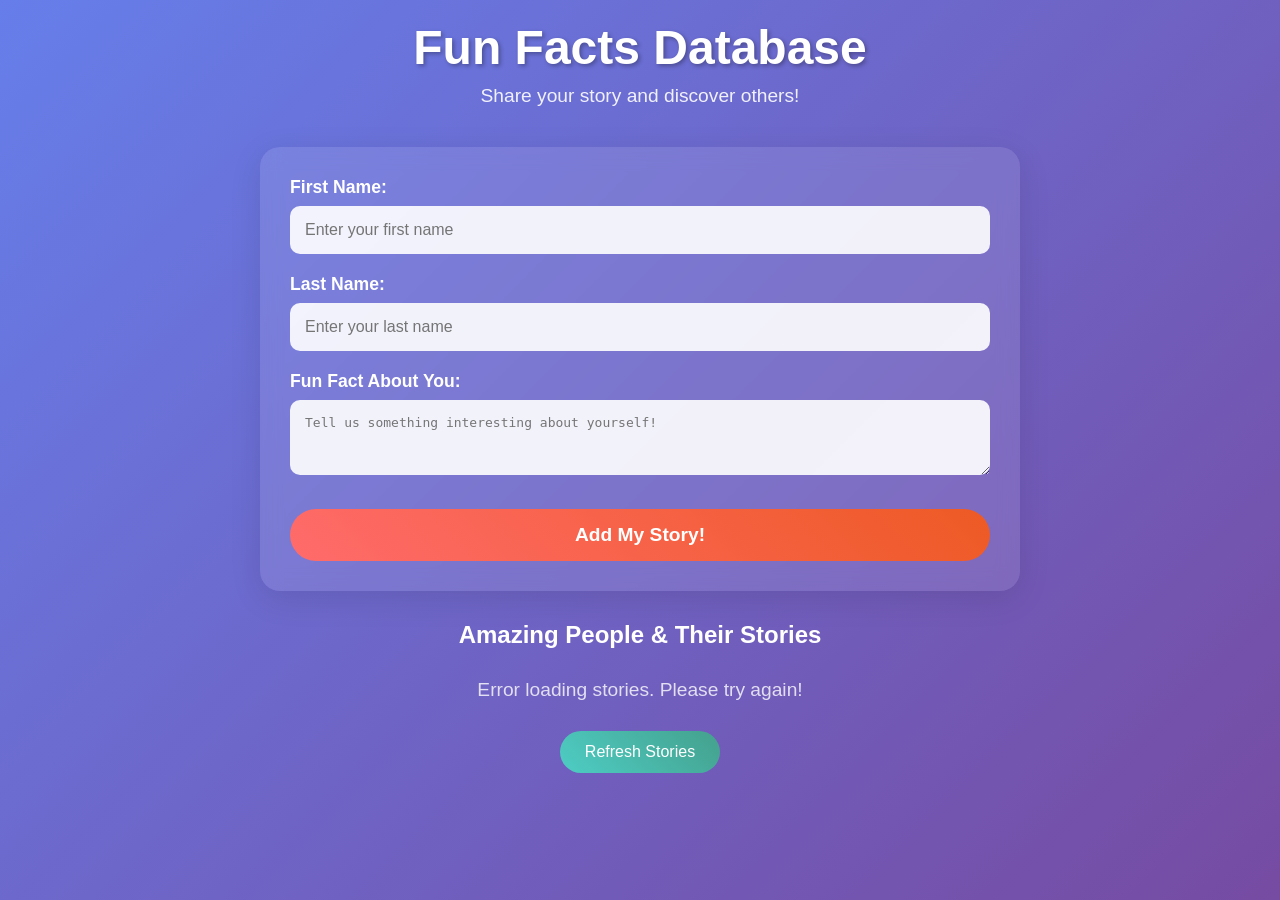
==== wwwroot/index.html @ 01668c56 "Inital commit" ====
<!DOCTYPE html>
<html>
<head>
    <title>Fun Facts Database</title>
    <meta name="viewport" content="width=device-width, initial-scale=1.0">
    <style>
        * { margin: 0; padding: 0; box-sizing: border-box; }
        
        body {
            font-family: 'Arial', sans-serif;
            background: linear-gradient(135deg, #667eea 0%, #764ba2 100%);
            min-height: 100vh;
            color: white;
        }
        
        .container {
            max-width: 800px;
            margin: 0 auto;
            padding: 20px;
        }
        
        .header {
            text-align: center;
            margin-bottom: 40px;
            animation: fadeInDown 1s ease-out;
        }
        
        .header h1 {
            font-size: 3em;
            margin-bottom: 10px;
            text-shadow: 2px 2px 4px rgba(0,0,0,0.3);
        }
        
        .header p {
            font-size: 1.2em;
            opacity: 0.9;
        }
        
        .form-card {
            background: rgba(255,255,255,0.1);
            backdrop-filter: blur(10px);
            border-radius: 20px;
            padding: 30px;
            margin-bottom: 30px;
            box-shadow: 0 8px 32px rgba(0,0,0,0.1);
            animation: fadeInUp 1s ease-out 0.3s both;
        }
        
        .form-group {
            margin-bottom: 20px;
        }
        
        label {
            display: block;
            margin-bottom: 8px;
            font-weight: bold;
            font-size: 1.1em;
        }
        
        input, textarea {
            width: 100%;
            padding: 15px;
            border: none;
            border-radius: 10px;
            font-size: 1em;
            background: rgba(255,255,255,0.9);
            color: #333;
            transition: all 0.3s ease;
        }
        
        input:focus, textarea:focus {
            outline: none;
            transform: scale(1.02);
            box-shadow: 0 0 20px rgba(255,255,255,0.3);
        }
        
        .submit-btn {
            background: linear-gradient(45deg, #ff6b6b, #ee5a24);
            color: white;
            padding: 15px 30px;
            border: none;
            border-radius: 50px;
            font-size: 1.2em;
            font-weight: bold;
            cursor: pointer;
            transition: all 0.3s ease;
            width: 100%;
            margin-top: 10px;
        }
        
        .submit-btn:hover {
            transform: translateY(-2px);
            box-shadow: 0 10px 25px rgba(0,0,0,0.2);
        }
        
        .people-section {
            animation: fadeInUp 1s ease-out 0.6s both;
        }
        
        .people-header {
            text-align: center;
            margin-bottom: 30px;
        }
        
        .people-grid {
            display: grid;
            grid-template-columns: repeat(auto-fit, minmax(300px, 1fr));
            gap: 20px;
            margin-bottom: 30px;
        }
        
        .person-card {
            background: rgba(255,255,255,0.1);
            backdrop-filter: blur(10px);
            border-radius: 15px;
            padding: 25px;
            transition: all 0.3s ease;
            cursor: pointer;
            position: relative;
            overflow: hidden;
        }
        
        .person-card:hover {
            transform: translateY(-5px) scale(1.02);
            box-shadow: 0 15px 35px rgba(0,0,0,0.2);
        }
        
        .person-card::before {
            content: '';
            position: absolute;
            top: 0;
            left: -100%;
            width: 100%;
            height: 100%;
            background: linear-gradient(90deg, transparent, rgba(255,255,255,0.1), transparent);
            transition: left 0.5s;
        }
        
        .person-card:hover::before {
            left: 100%;
        }
        
        .person-name {
            font-size: 1.5em;
            font-weight: bold;
            margin-bottom: 10px;
            color: #fff;
        }
        
        .person-fact {
            font-size: 1.1em;
            line-height: 1.4;
            margin-bottom: 15px;
            opacity: 0.9;
        }
        
        .person-date {
            font-size: 0.9em;
            opacity: 0.7;
            text-align: right;
        }
        
        .refresh-btn {
            background: linear-gradient(45deg, #4ecdc4, #44a08d);
            color: white;
            padding: 12px 25px;
            border: none;
            border-radius: 25px;
            font-size: 1em;
            cursor: pointer;
            transition: all 0.3s ease;
            display: block;
            margin: 0 auto;
        }
        
        .refresh-btn:hover {
            transform: scale(1.05);
        }
        
        .loading {
            text-align: center;
            font-size: 1.2em;
            opacity: 0.8;
        }
        
        .success-message {
            background: rgba(46, 204, 113, 0.2);
            border: 2px solid #2ecc71;
            color: #2ecc71;
            padding: 15px;
            border-radius: 10px;
            margin: 20px 0;
            text-align: center;
            font-weight: bold;
            animation: slideIn 0.5s ease-out;
        }
        
        @keyframes fadeInDown {
            from { opacity: 0; transform: translateY(-30px); }
            to { opacity: 1; transform: translateY(0); }
        }
        
        @keyframes fadeInUp {
            from { opacity: 0; transform: translateY(30px); }
            to { opacity: 1; transform: translateY(0); }
        }
        
        @keyframes slideIn {
            from { opacity: 0; transform: scale(0.8); }
            to { opacity: 1; transform: scale(1); }
        }
        
        @media (max-width: 768px) {
            .header h1 { font-size: 2em; }
            .container { padding: 15px; }
            .form-card { padding: 20px; }
        }
    </style>
</head>
<body>
    <div class="container">
        <div class="header">
            <h1>Fun Facts Database</h1>
            <p>Share your story and discover others!</p>
        </div>
        
        <div class="form-card">
            <form id="personForm">
                <div class="form-group">
                    <label for="firstName">First Name:</label>
                    <input type="text" id="firstName" placeholder="Enter your first name" required>
                </div>
                
                <div class="form-group">
                    <label for="lastName">Last Name:</label>
                    <input type="text" id="lastName" placeholder="Enter your last name" required>
                </div>
                
                <div class="form-group">
                    <label for="funFact">Fun Fact About You:</label>
                    <textarea id="funFact" rows="3" placeholder="Tell us something interesting about yourself!" required></textarea>
                </div>
                
                <button type="submit" class="submit-btn">Add My Story!</button>
            </form>
            <div id="successMessage"></div>
        </div>
        
        <div class="people-section">
            <div class="people-header">
                <h2>Amazing People & Their Stories</h2>
            </div>
            <div id="peopleGrid" class="people-grid"></div>
            <button onclick="loadPeople()" class="refresh-btn">Refresh Stories</button>
        </div>
    </div>

    <script>
        document.getElementById('personForm').addEventListener('submit', async (e) => {
            e.preventDefault();
            
            const submitBtn = e.target.querySelector('.submit-btn');
            const originalText = submitBtn.textContent;
            submitBtn.textContent = 'Adding Your Story...';
            submitBtn.disabled = true;
            
            const person = {
                firstName: document.getElementById('firstName').value,
                lastName: document.getElementById('lastName').value,
                funFact: document.getElementById('funFact').value
            };
            
            try {
                const response = await fetch('/api/items', {
                    method: 'POST',
                    headers: { 'Content-Type': 'application/json' },
                    body: JSON.stringify(person)
                });
                
                if (response.ok) {
                    showSuccessMessage('Your story has been added successfully!');
                    document.getElementById('personForm').reset();
                    setTimeout(() => loadPeople(), 1000);
                } else {
                    showSuccessMessage('Oops! Something went wrong. Please try again.');
                }
            } catch (error) {
                showSuccessMessage('Error: ' + error.message);
            } finally {
                submitBtn.textContent = originalText;
                submitBtn.disabled = false;
            }
        });
        
        function showSuccessMessage(message) {
            const messageDiv = document.getElementById('successMessage');
            messageDiv.innerHTML = `<div class="success-message">${message}</div>`;
            setTimeout(() => {
                messageDiv.innerHTML = '';
            }, 4000);
        }
        
        async function loadPeople() {
            const gridDiv = document.getElementById('peopleGrid');
            gridDiv.innerHTML = '<div class="loading">Loading amazing stories...</div>';
            
            try {
                const response = await fetch('/api/items');
                const people = await response.json();
                
                if (people.length === 0) {
                    gridDiv.innerHTML = '<div class="loading">Be the first to share your story!</div>';
                    return;
                }
                
                gridDiv.innerHTML = people.map((person, index) => {
                    return `
                        <div class="person-card" style="animation-delay: ${index * 0.1}s">
                            <div class="person-name">${person.firstName} ${person.lastName}</div>
                            <div class="person-fact">${person.funFact}</div>
                            <div class="person-date">${new Date(person.createdAt).toLocaleDateString('en-US', {
                                year: 'numeric',
                                month: 'long',
                                day: 'numeric',
                                hour: '2-digit',
                                minute: '2-digit'
                            })}</div>
                        </div>
                    `;
                }).join('');
            } catch (error) {
                gridDiv.innerHTML = '<div class="loading">Error loading stories. Please try again!</div>';
            }
        }
        
        // Load people when page loads
        loadPeople();
        
        // Add some interactive effects
        document.addEventListener('mousemove', (e) => {
            const cards = document.querySelectorAll('.person-card');
            cards.forEach(card => {
                const rect = card.getBoundingClientRect();
                const x = e.clientX - rect.left;
                const y = e.clientY - rect.top;
                
                if (x >= 0 && x <= rect.width && y >= 0 && y <= rect.height) {
                    const centerX = rect.width / 2;
                    const centerY = rect.height / 2;
                    const rotateX = (y - centerY) / 10;
                    const rotateY = (centerX - x) / 10;
                    
                    card.style.transform = `perspective(1000px) rotateX(${rotateX}deg) rotateY(${rotateY}deg) translateY(-5px)`;
                } else {
                    card.style.transform = '';
                }
            });
        });
    </script>
</body>
</html>
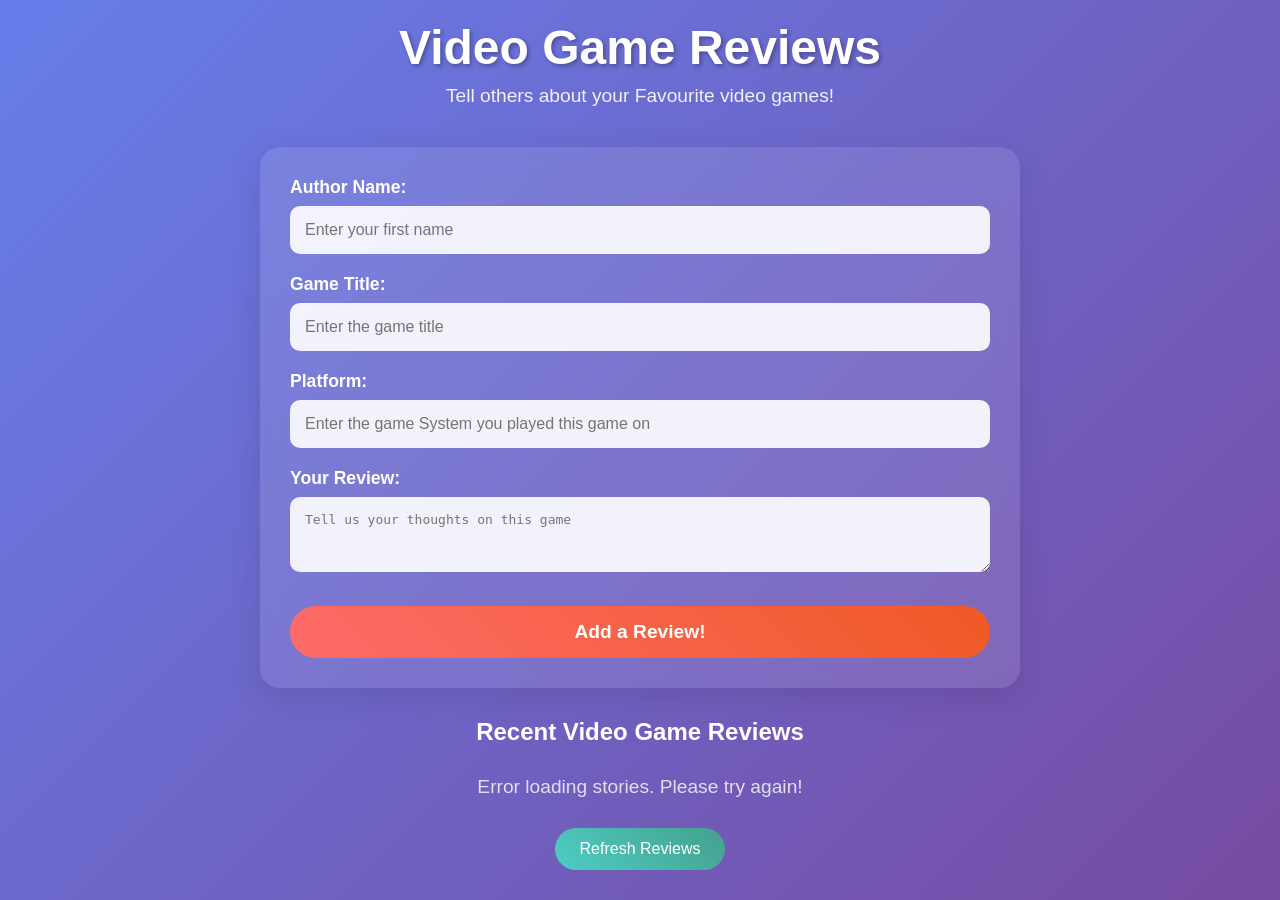
==== commit 5da85b5b: "added platform but need to update in dynamo" ====
--- a/wwwroot/index.html
+++ b/wwwroot/index.html
@@ -143,8 +143,14 @@
         .person-name {
             font-size: 1.5em;
             font-weight: bold;
+            margin-bottom: 5px;
+            color: #fff;
+        }
+        
+        .person-author {
+            font-size: 0.9em;
+            opacity: 0.8;
             margin-bottom: 10px;
-            color: #fff;
         }
         
         .person-fact {
@@ -220,38 +226,43 @@
 <body>
     <div class="container">
         <div class="header">
-            <h1>Fun Facts Database</h1>
-            <p>Share your story and discover others!</p>
+            <h1>Video Game Reviews</h1>
+            <p>Tell others about your Favourite video games!</p>
         </div>
         
         <div class="form-card">
             <form id="personForm">
                 <div class="form-group">
-                    <label for="firstName">First Name:</label>
+                    <label for="firstName">Author Name:</label>
                     <input type="text" id="firstName" placeholder="Enter your first name" required>
                 </div>
                 
                 <div class="form-group">
-                    <label for="lastName">Last Name:</label>
-                    <input type="text" id="lastName" placeholder="Enter your last name" required>
+                    <label for="lastName">Game Title:</label>
+                    <input type="text" id="gametitle" placeholder="Enter the game title" required>
                 </div>
-                
+
                 <div class="form-group">
-                    <label for="funFact">Fun Fact About You:</label>
-                    <textarea id="funFact" rows="3" placeholder="Tell us something interesting about yourself!" required></textarea>
+                    <label for="platform">Platform:</label>
+                    <input type="text" id="platform" placeholder="Enter the game System you played this game on" required>
                 </div>
                 
-                <button type="submit" class="submit-btn">Add My Story!</button>
+                <div class="form-group">
+                    <label for="funFact">Your Review:</label>
+                    <textarea id="funFact" rows="3" placeholder="Tell us your thoughts on this game" required></textarea>
+                </div>
+                
+                <button type="submit" class="submit-btn">Add a Review!</button>
             </form>
             <div id="successMessage"></div>
         </div>
         
         <div class="people-section">
             <div class="people-header">
-                <h2>Amazing People & Their Stories</h2>
+                <h2>Recent Video Game Reviews</h2>
             </div>
             <div id="peopleGrid" class="people-grid"></div>
-            <button onclick="loadPeople()" class="refresh-btn">Refresh Stories</button>
+            <button onclick="loadPeople()" class="refresh-btn">Refresh Reviews</button>
         </div>
     </div>
 
@@ -265,10 +276,18 @@
             submitBtn.disabled = true;
             
             const person = {
+                reviewerName: document.getElementById('firstName').value,
+                gameTitle: document.getElementById('gametitle').value,
+                reviewText: document.getElementById('funFact').value,
+                platform: document.getElementById('platform').value,    
+                // Also send old field names for backward compatibility with Lambda
                 firstName: document.getElementById('firstName').value,
-                lastName: document.getElementById('lastName').value,
-                funFact: document.getElementById('funFact').value
+                lastName: document.getElementById('gametitle').value,
+                funFact: document.getElementById('funFact').value,
+                platform: document.getElementById('platform').value
             };
+            
+            console.log('Submitting:', person);
             
             try {
                 const response = await fetch('/api/items', {
@@ -278,13 +297,18 @@
                 });
                 
                 if (response.ok) {
-                    showSuccessMessage('Your story has been added successfully!');
+                    const result = await response.json();
+                    console.log('Response:', result);
+                    showSuccessMessage('Your review has been added successfully!');
                     document.getElementById('personForm').reset();
                     setTimeout(() => loadPeople(), 1000);
                 } else {
+                    const errorText = await response.text();
+                    console.error('Error response:', errorText);
                     showSuccessMessage('Oops! Something went wrong. Please try again.');
                 }
             } catch (error) {
+                console.error('Submit error:', error);
                 showSuccessMessage('Error: ' + error.message);
             } finally {
                 submitBtn.textContent = originalText;
@@ -302,22 +326,24 @@
         
         async function loadPeople() {
             const gridDiv = document.getElementById('peopleGrid');
-            gridDiv.innerHTML = '<div class="loading">Loading amazing stories...</div>';
+            gridDiv.innerHTML = '<div class="loading">Loading reviews...</div>';
             
             try {
                 const response = await fetch('/api/items');
                 const people = await response.json();
                 
                 if (people.length === 0) {
-                    gridDiv.innerHTML = '<div class="loading">Be the first to share your story!</div>';
+                    gridDiv.innerHTML = '<div class="loading">Be the first to share a review!</div>';
                     return;
                 }
                 
                 gridDiv.innerHTML = people.map((person, index) => {
                     return `
                         <div class="person-card" style="animation-delay: ${index * 0.1}s">
-                            <div class="person-name">${person.firstName} ${person.lastName}</div>
-                            <div class="person-fact">${person.funFact}</div>
+                            <div class="person-name">${person.gameTitle || person.lastName || 'Unknown Game'}</div>
+                            <div class="person-author">by ${person.reviewerName || person.firstName || 'Anonymous'}</div>
+                            <div class="person-platform">${person.platform || 'No platform specified'}</div>
+                            <div class="person-fact">${person.reviewText || person.funFact || 'No review text'}</div>
                             <div class="person-date">${new Date(person.createdAt).toLocaleDateString('en-US', {
                                 year: 'numeric',
                                 month: 'long',
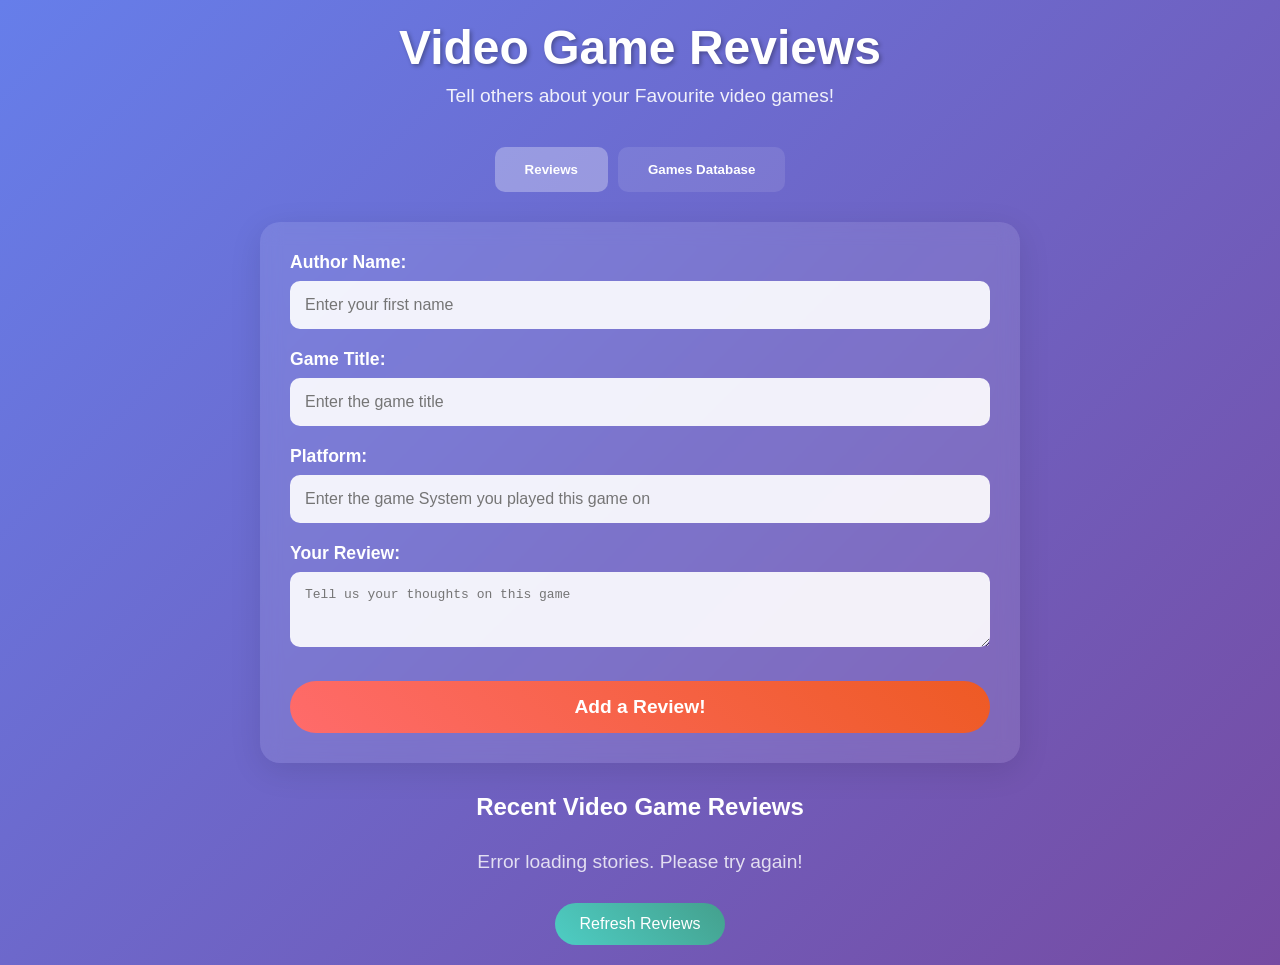
==== commit 26b1ff41: "added second table with video games in it and api working - Karl + Ethan" ====
--- a/wwwroot/index.html
+++ b/wwwroot/index.html
@@ -230,6 +230,14 @@
             <p>Tell others about your Favourite video games!</p>
         </div>
         
+        <!-- Navigation Tabs -->
+        <div style="display: flex; gap: 10px; justify-content: center; margin-bottom: 30px;">
+            <button onclick="showSection('reviews')" id="reviewsTab" class="tab-btn active" style="background: rgba(255,255,255,0.3); padding: 15px 30px; border: none; border-radius: 10px; color: white; font-weight: bold; cursor: pointer;">Reviews</button>
+            <button onclick="showSection('games')" id="gamesTab" class="tab-btn" style="background: rgba(255,255,255,0.1); padding: 15px 30px; border: none; border-radius: 10px; color: white; font-weight: bold; cursor: pointer;">Games Database</button>
+        </div>
+        
+        <!-- Reviews Section -->
+        <div id="reviewsSection">
         <div class="form-card">
             <form id="personForm">
                 <div class="form-group">
@@ -264,9 +272,133 @@
             <div id="peopleGrid" class="people-grid"></div>
             <button onclick="loadPeople()" class="refresh-btn">Refresh Reviews</button>
         </div>
+        </div>
+        
+        <!-- Games Section -->
+        <div id="gamesSection" style="display: none;">
+        <div class="form-card">
+            <h2 style="margin-bottom: 20px;">Add New Game</h2>
+            <form id="gameForm">
+                <div class="form-group">
+                    <label for="gameTitle">Game Title:</label>
+                    <input type="text" id="gameTitle" placeholder="Enter game title" required>
+                </div>
+                <div class="form-group">
+                    <label for="genre">Genre:</label>
+                    <input type="text" id="genre" placeholder="e.g., Action, RPG, Puzzle" required>
+                </div>
+                <div class="form-group">
+                    <label for="developer">Developer:</label>
+                    <input type="text" id="developer" placeholder="Game developer" required>
+                </div>
+                <div class="form-group">
+                    <label for="gamePlatform">Platform:</label>
+                    <input type="text" id="gamePlatform" placeholder="e.g., PS5, Xbox, PC" required>
+                </div>
+                <div class="form-group">
+                    <label for="releaseYear">Release Year:</label>
+                    <input type="text" id="releaseYear" placeholder="2024" required>
+                </div>
+                <button type="submit" class="submit-btn">Add Game</button>
+            </form>
+            <div id="gameSuccessMessage"></div>
+        </div>
+        
+        <div class="people-section">
+            <div class="people-header">
+                <h2>Games Database</h2>
+            </div>
+            <div id="gamesGrid" class="people-grid"></div>
+            <button onclick="loadGames()" class="refresh-btn">Refresh Games</button>
+        </div>
+        </div>
     </div>
 
     <script>
+        function showSection(section) {
+            if (section === 'reviews') {
+                document.getElementById('reviewsSection').style.display = 'block';
+                document.getElementById('gamesSection').style.display = 'none';
+                document.getElementById('reviewsTab').style.background = 'rgba(255,255,255,0.3)';
+                document.getElementById('gamesTab').style.background = 'rgba(255,255,255,0.1)';
+                loadPeople();
+            } else {
+                document.getElementById('reviewsSection').style.display = 'none';
+                document.getElementById('gamesSection').style.display = 'block';
+                document.getElementById('reviewsTab').style.background = 'rgba(255,255,255,0.1)';
+                document.getElementById('gamesTab').style.background = 'rgba(255,255,255,0.3)';
+                loadGames();
+            }
+        }
+        
+        document.getElementById('gameForm').addEventListener('submit', async (e) => {
+            e.preventDefault();
+            
+            const submitBtn = e.target.querySelector('.submit-btn');
+            submitBtn.textContent = 'Adding Game...';
+            submitBtn.disabled = true;
+            
+            const game = {
+                title: document.getElementById('gameTitle').value,
+                genre: document.getElementById('genre').value,
+                developer: document.getElementById('developer').value,
+                platform: document.getElementById('gamePlatform').value,
+                releaseYear: document.getElementById('releaseYear').value
+            };
+            
+            try {
+                const response = await fetch('/api/games', {
+                    method: 'POST',
+                    headers: { 'Content-Type': 'application/json' },
+                    body: JSON.stringify(game)
+                });
+                
+                if (response.ok) {
+                    showGameSuccessMessage('Game added successfully!');
+                    document.getElementById('gameForm').reset();
+                    setTimeout(() => loadGames(), 1000);
+                } else {
+                    showGameSuccessMessage('Error adding game. Please try again.');
+                }
+            } catch (error) {
+                showGameSuccessMessage('Error: ' + error.message);
+            } finally {
+                submitBtn.textContent = 'Add Game';
+                submitBtn.disabled = false;
+            }
+        });
+        
+        function showGameSuccessMessage(message) {
+            const messageDiv = document.getElementById('gameSuccessMessage');
+            messageDiv.innerHTML = `<div class="success-message">${message}</div>`;
+            setTimeout(() => messageDiv.innerHTML = '', 4000);
+        }
+        
+        async function loadGames() {
+            const gridDiv = document.getElementById('gamesGrid');
+            gridDiv.innerHTML = '<div class="loading">Loading games...</div>';
+            
+            try {
+                const response = await fetch('/api/games');
+                const games = await response.json();
+                
+                if (games.length === 0) {
+                    gridDiv.innerHTML = '<div class="loading">No games yet. Add the first one!</div>';
+                    return;
+                }
+                
+                gridDiv.innerHTML = games.map((game, index) => `
+                    <div class="person-card" style="animation-delay: ${index * 0.1}s">
+                        <div class="person-name">${game.title}</div>
+                        <div class="person-author">Genre: ${game.genre}</div>
+                        <div class="person-fact">Developer: ${game.developer}<br>Platform: ${game.platform}<br>Released: ${game.releaseYear}</div>
+                        <div class="person-date">${new Date(game.createdAt).toLocaleDateString()}</div>
+                    </div>
+                `).join('');
+            } catch (error) {
+                gridDiv.innerHTML = '<div class="loading">Error loading games. Please try again!</div>';
+            }
+        }
         document.getElementById('personForm').addEventListener('submit', async (e) => {
             e.preventDefault();
             
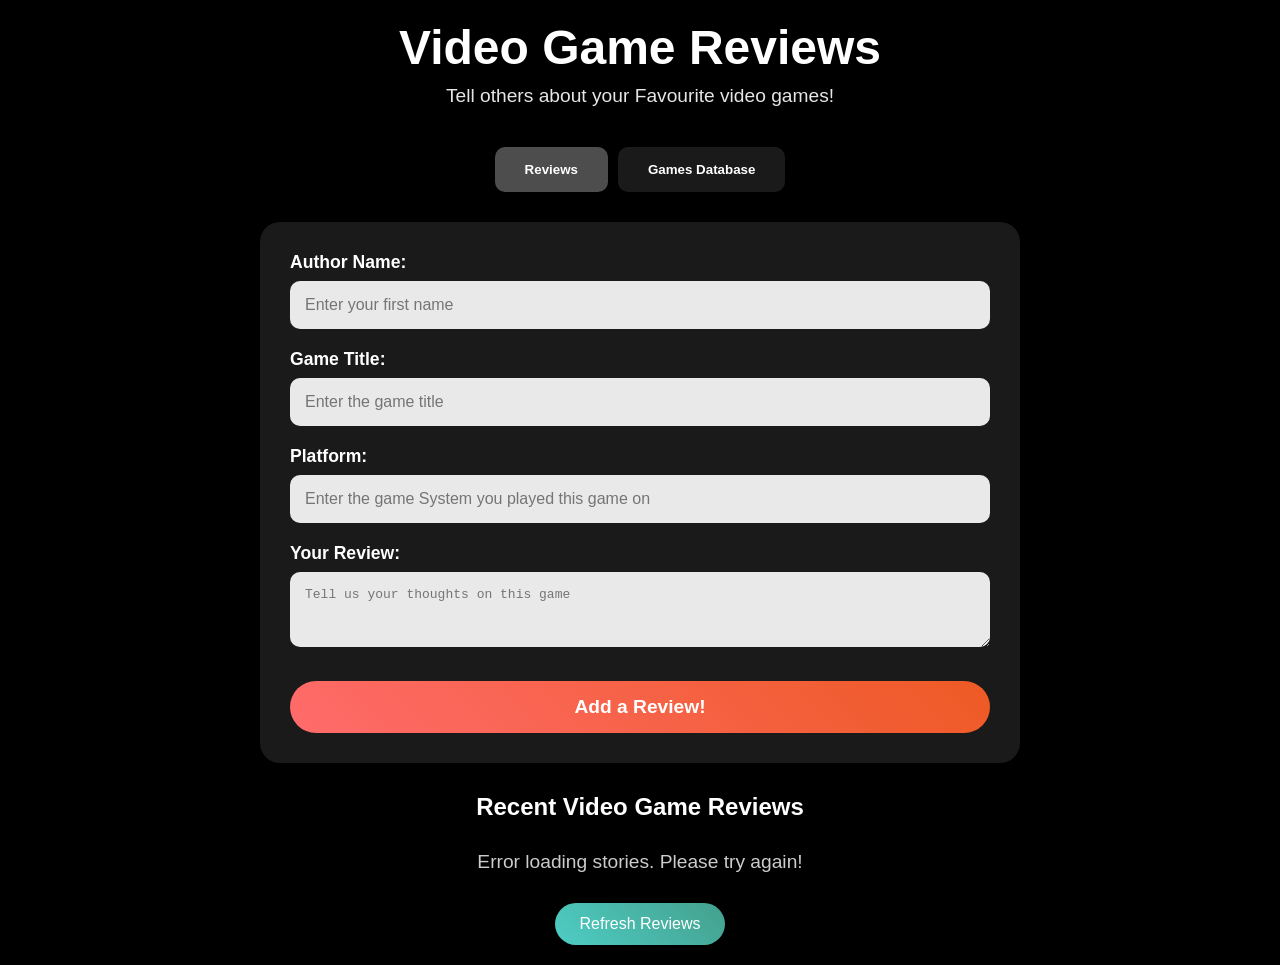
==== commit 474e1c7f: "changed colur pallete" ====
--- a/wwwroot/index.html
+++ b/wwwroot/index.html
@@ -8,7 +8,7 @@
         
         body {
             font-family: 'Arial', sans-serif;
-            background: linear-gradient(135deg, #667eea 0%, #764ba2 100%);
+            background: #000000;
             min-height: 100vh;
             color: white;
         }
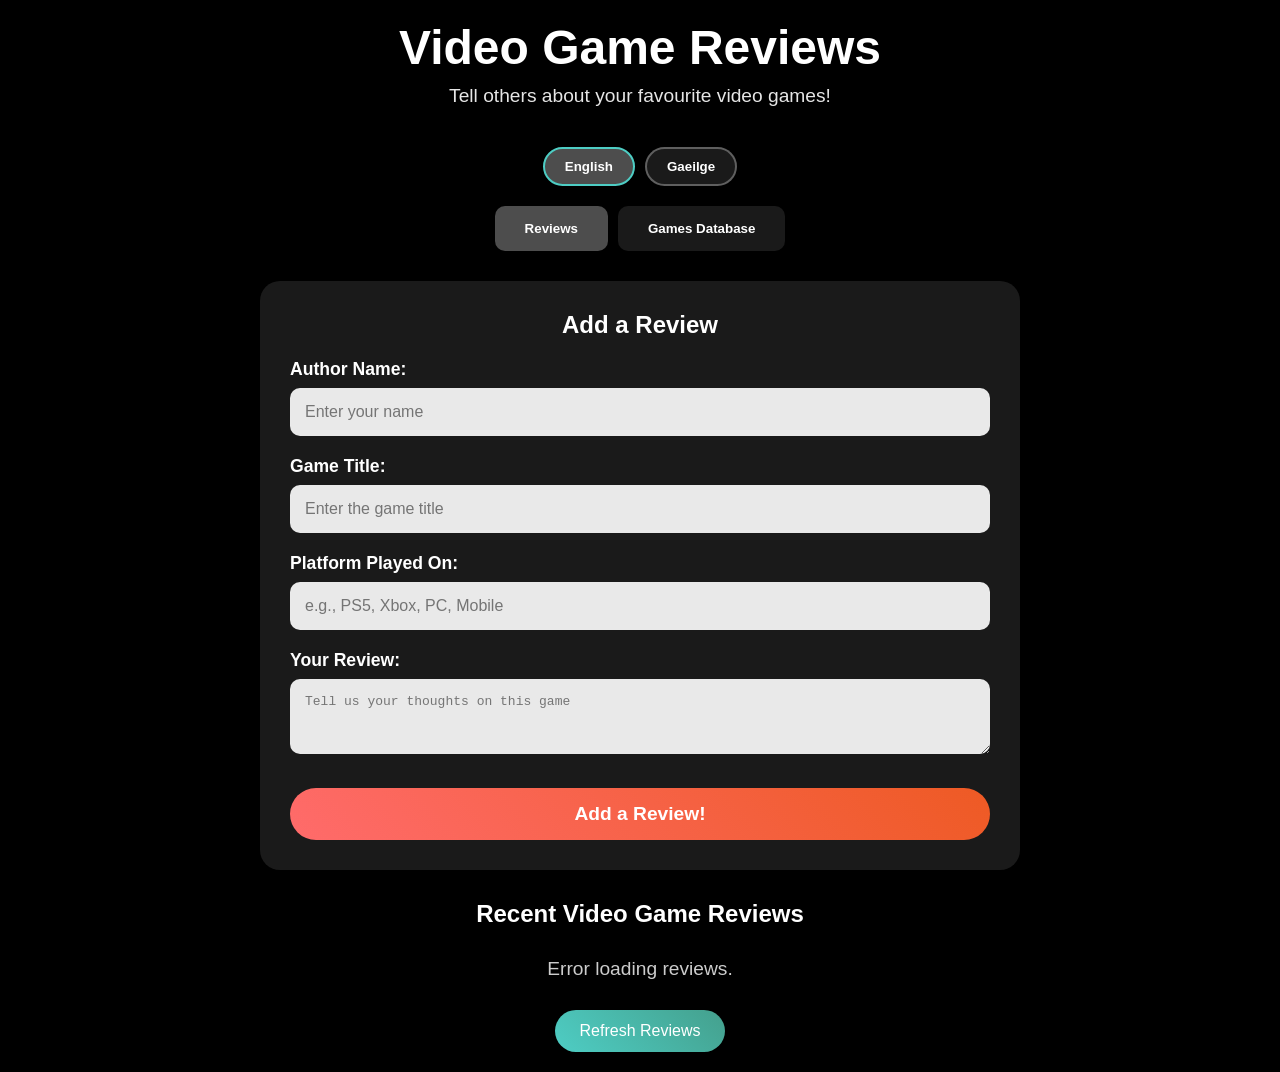
==== commit 45f2a246: "language added to web app" ====
--- a/wwwroot/index.html
+++ b/wwwroot/index.html
@@ -34,6 +34,33 @@
         .header p {
             font-size: 1.2em;
             opacity: 0.9;
+        }
+        
+        .lang-toggle {
+            display: flex;
+            justify-content: center;
+            gap: 10px;
+            margin-bottom: 20px;
+        }
+        
+        .lang-btn {
+            padding: 10px 20px;
+            border: 2px solid rgba(255,255,255,0.3);
+            border-radius: 25px;
+            background: rgba(255,255,255,0.1);
+            color: white;
+            font-weight: bold;
+            cursor: pointer;
+            transition: all 0.3s ease;
+        }
+        
+        .lang-btn.active {
+            background: rgba(255,255,255,0.3);
+            border-color: #4ecdc4;
+        }
+        
+        .lang-btn:hover {
+            transform: translateY(-2px);
         }
         
         .form-card {
@@ -226,8 +253,14 @@
 <body>
     <div class="container">
         <div class="header">
-            <h1>Video Game Reviews</h1>
-            <p>Tell others about your Favourite video games!</p>
+            <h1 id="pageTitle">Video Game Reviews</h1>
+            <p id="pageSubtitle">Tell others about your favourite video games!</p>
+        </div>
+        
+        <!-- Language Toggle -->
+        <div class="lang-toggle">
+            <button onclick="setLang('en')" id="langEn" class="lang-btn active">English</button>
+            <button onclick="setLang('ga')" id="langGa" class="lang-btn">Gaeilge</button>
         </div>
         
         <!-- Navigation Tabs -->
@@ -239,82 +272,202 @@
         <!-- Reviews Section -->
         <div id="reviewsSection">
         <div class="form-card">
+            <h2 id="addReviewHeading" style="margin-bottom: 20px; text-align: center;">Add a Review</h2>
             <form id="personForm">
                 <div class="form-group">
-                    <label for="firstName">Author Name:</label>
-                    <input type="text" id="firstName" placeholder="Enter your first name" required>
-                </div>
-                
-                <div class="form-group">
-                    <label for="lastName">Game Title:</label>
+                    <label id="labelAuthor" for="firstName">Author Name:</label>
+                    <input type="text" id="firstName" placeholder="Enter your name" required>
+                </div>
+                
+                <div class="form-group">
+                    <label id="labelGameTitle" for="gametitle">Game Title:</label>
                     <input type="text" id="gametitle" placeholder="Enter the game title" required>
                 </div>
 
                 <div class="form-group">
-                    <label for="platform">Platform:</label>
-                    <input type="text" id="platform" placeholder="Enter the game System you played this game on" required>
-                </div>
-                
-                <div class="form-group">
-                    <label for="funFact">Your Review:</label>
+                    <label id="labelPlatformPlayed" for="platform">Platform Played On:</label>
+                    <input type="text" id="platform" placeholder="e.g., PS5, Xbox, PC, Mobile" required>
+                </div>
+                
+                <div class="form-group">
+                    <label id="labelYourReview" for="funFact">Your Review:</label>
                     <textarea id="funFact" rows="3" placeholder="Tell us your thoughts on this game" required></textarea>
                 </div>
                 
-                <button type="submit" class="submit-btn">Add a Review!</button>
+                <button type="submit" class="submit-btn" id="addReviewBtn">Add a Review!</button>
             </form>
             <div id="successMessage"></div>
         </div>
         
         <div class="people-section">
             <div class="people-header">
-                <h2>Recent Video Game Reviews</h2>
+                <h2 id="recentReviewsHeading">Recent Video Game Reviews</h2>
             </div>
             <div id="peopleGrid" class="people-grid"></div>
-            <button onclick="loadPeople()" class="refresh-btn">Refresh Reviews</button>
+            <button onclick="loadPeople()" class="refresh-btn" id="refreshReviewsBtn">Refresh Reviews</button>
         </div>
         </div>
         
         <!-- Games Section -->
         <div id="gamesSection" style="display: none;">
         <div class="form-card">
-            <h2 style="margin-bottom: 20px;">Add New Game</h2>
+            <h2 id="addGameHeading" style="margin-bottom: 20px;">Add New Game</h2>
             <form id="gameForm">
                 <div class="form-group">
-                    <label for="gameTitle">Game Title:</label>
+                    <label id="labelGameTitleGame" for="gameTitle">Game Title:</label>
                     <input type="text" id="gameTitle" placeholder="Enter game title" required>
                 </div>
                 <div class="form-group">
-                    <label for="genre">Genre:</label>
+                    <label id="labelGenre" for="genre">Genre:</label>
                     <input type="text" id="genre" placeholder="e.g., Action, RPG, Puzzle" required>
                 </div>
                 <div class="form-group">
-                    <label for="developer">Developer:</label>
+                    <label id="labelDeveloper" for="developer">Developer:</label>
                     <input type="text" id="developer" placeholder="Game developer" required>
                 </div>
                 <div class="form-group">
-                    <label for="gamePlatform">Platform:</label>
+                    <label id="labelPlatform" for="gamePlatform">Platform:</label>
                     <input type="text" id="gamePlatform" placeholder="e.g., PS5, Xbox, PC" required>
                 </div>
                 <div class="form-group">
-                    <label for="releaseYear">Release Year:</label>
+                    <label id="labelReleaseYear" for="releaseYear">Release Year:</label>
                     <input type="text" id="releaseYear" placeholder="2024" required>
                 </div>
-                <button type="submit" class="submit-btn">Add Game</button>
+                <button type="submit" class="submit-btn" id="addGameBtn">Add Game</button>
             </form>
             <div id="gameSuccessMessage"></div>
         </div>
         
         <div class="people-section">
             <div class="people-header">
-                <h2>Games Database</h2>
+                <h2 id="gamesDatabaseHeading">Games Database</h2>
             </div>
             <div id="gamesGrid" class="people-grid"></div>
-            <button onclick="loadGames()" class="refresh-btn">Refresh Games</button>
+            <button onclick="loadGames()" class="refresh-btn" id="refreshGamesBtn">Refresh Games</button>
         </div>
         </div>
     </div>
 
     <script>
+        // Translations
+        const translations = {
+            en: {
+                title: "Video Game Reviews",
+                subtitle: "Tell others about your favourite video games!",
+                reviews: "Reviews",
+                gamesDatabase: "Games Database",
+                addReviewHeading: "Add a Review",
+                authorName: "Author Name:",
+                authorNamePlaceholder: "Enter your name",
+                gameTitle: "Game Title:",
+                gameTitlePlaceholder: "Enter the game title",
+                platformPlayedOn: "Platform Played On:",
+                platformPlayedOnPlaceholder: "e.g., PS5, Xbox, PC, Mobile",
+                yourReview: "Your Review:",
+                yourReviewPlaceholder: "Tell us your thoughts on this game",
+                addReviewButton: "Add a Review!",
+                recentReviews: "Recent Video Game Reviews",
+                refreshData: "Refresh Reviews",
+                noReviews: "Be the first to share a review!",
+                playedOn: "Played on",
+                notSpecified: "Not specified",
+                addGameHeading: "Add New Game",
+                genre: "Genre:",
+                genrePlaceholder: "e.g., Action, RPG, Puzzle",
+                developer: "Developer:",
+                developerPlaceholder: "Game developer",
+                platform: "Platform:",
+                platformPlaceholder: "e.g., PS5, Xbox, PC",
+                releaseYear: "Release Year:",
+                releaseYearPlaceholder: "2024",
+                addGameButton: "Add Game",
+                gamesDatabaseHeading: "Games Database",
+                refreshGames: "Refresh Games",
+                noGames: "No games yet. Add the first one!",
+                released: "Released"
+            },
+            ga: {
+                title: "Léirmheasanna Cluichí Físe",
+                subtitle: "Inis do dhaoine eile faoi na cluichí físe is fearr leat!",
+                reviews: "Léirmheasanna",
+                gamesDatabase: "Bunachar Sonraí na gCluichí",
+                addReviewHeading: "Cuir Léirmheas Leis",
+                authorName: "Ainm an Údair:",
+                authorNamePlaceholder: "Cuir isteach d'ainm",
+                gameTitle: "Teideal an Chluiche:",
+                gameTitlePlaceholder: "Cuir isteach teideal an chluiche",
+                platformPlayedOn: "Ardán a Imríodh Air:",
+                platformPlayedOnPlaceholder: "m.sh. PS5, Xbox, PC, Mobile",
+                yourReview: "Do Léirmheas:",
+                yourReviewPlaceholder: "Inis dúinn do thuairim faoin gcluiche seo",
+                addReviewButton: "Cuir Léirmheas Leis!",
+                recentReviews: "Léirmheasanna Cluichí is Déanaí",
+                refreshData: "Athnuaigh Sonraí",
+                noReviews: "Bí ar an gcéad duine a roinnfidh léirmheas!",
+                playedOn: "Imríodh ar",
+                notSpecified: "Gan sonrú",
+                addGameHeading: "Cuir Cluiche Nua Leis",
+                genre: "Seánra:",
+                genrePlaceholder: "m.sh. Aicsin, RPG, Puzal",
+                developer: "Forbróir:",
+                developerPlaceholder: "Forbróir an chluiche",
+                platform: "Ardán:",
+                platformPlaceholder: "m.sh. PS5, Xbox, PC",
+                releaseYear: "Bliain Eisiúna:",
+                releaseYearPlaceholder: "2024",
+                addGameButton: "Cuir Cluiche Leis",
+                gamesDatabaseHeading: "Bunachar Sonraí na gCluichí",
+                refreshGames: "Athnuaigh Sonraí",
+                noGames: "Níl aon chluichí ann fós. Cuir an chéad cheann leis!",
+                released: "Eisithe"
+            }
+        };
+
+        let currentLang = 'en';
+
+        function setLang(lang) {
+            currentLang = lang;
+            const t = translations[lang];
+
+            document.getElementById('langEn').classList.toggle('active', lang === 'en');
+            document.getElementById('langGa').classList.toggle('active', lang === 'ga');
+
+            document.getElementById('pageTitle').textContent = t.title;
+            document.getElementById('pageSubtitle').textContent = t.subtitle;
+            document.getElementById('reviewsTab').textContent = t.reviews;
+            document.getElementById('gamesTab').textContent = t.gamesDatabase;
+            document.getElementById('addReviewHeading').textContent = t.addReviewHeading;
+            document.getElementById('labelAuthor').textContent = t.authorName;
+            document.getElementById('firstName').placeholder = t.authorNamePlaceholder;
+            document.getElementById('labelGameTitle').textContent = t.gameTitle;
+            document.getElementById('gametitle').placeholder = t.gameTitlePlaceholder;
+            document.getElementById('labelPlatformPlayed').textContent = t.platformPlayedOn;
+            document.getElementById('platform').placeholder = t.platformPlayedOnPlaceholder;
+            document.getElementById('labelYourReview').textContent = t.yourReview;
+            document.getElementById('funFact').placeholder = t.yourReviewPlaceholder;
+            document.getElementById('addReviewBtn').textContent = t.addReviewButton;
+            document.getElementById('recentReviewsHeading').textContent = t.recentReviews;
+            document.getElementById('refreshReviewsBtn').textContent = t.refreshData;
+            document.getElementById('addGameHeading').textContent = t.addGameHeading;
+            document.getElementById('labelGameTitleGame').textContent = t.gameTitle;
+            document.getElementById('gameTitle').placeholder = t.gameTitlePlaceholder;
+            document.getElementById('labelGenre').textContent = t.genre;
+            document.getElementById('genre').placeholder = t.genrePlaceholder;
+            document.getElementById('labelDeveloper').textContent = t.developer;
+            document.getElementById('developer').placeholder = t.developerPlaceholder;
+            document.getElementById('labelPlatform').textContent = t.platform;
+            document.getElementById('gamePlatform').placeholder = t.platformPlaceholder;
+            document.getElementById('labelReleaseYear').textContent = t.releaseYear;
+            document.getElementById('releaseYear').placeholder = t.releaseYearPlaceholder;
+            document.getElementById('addGameBtn').textContent = t.addGameButton;
+            document.getElementById('gamesDatabaseHeading').textContent = t.gamesDatabaseHeading;
+            document.getElementById('refreshGamesBtn').textContent = t.refreshGames;
+
+            // Re-render cards with new language
+            loadPeople();
+            loadGames();
+        }
+
         function showSection(section) {
             if (section === 'reviews') {
                 document.getElementById('reviewsSection').style.display = 'block';
@@ -363,7 +516,7 @@
             } catch (error) {
                 showGameSuccessMessage('Error: ' + error.message);
             } finally {
-                submitBtn.textContent = 'Add Game';
+                submitBtn.textContent = translations[currentLang].addGameButton;
                 submitBtn.disabled = false;
             }
         });
@@ -376,50 +529,44 @@
         
         async function loadGames() {
             const gridDiv = document.getElementById('gamesGrid');
-            gridDiv.innerHTML = '<div class="loading">Loading games...</div>';
+            const t = translations[currentLang];
+            gridDiv.innerHTML = '<div class="loading">Loading...</div>';
             
             try {
                 const response = await fetch('/api/games');
                 const games = await response.json();
                 
                 if (games.length === 0) {
-                    gridDiv.innerHTML = '<div class="loading">No games yet. Add the first one!</div>';
+                    gridDiv.innerHTML = `<div class="loading">${t.noGames}</div>`;
                     return;
                 }
                 
                 gridDiv.innerHTML = games.map((game, index) => `
                     <div class="person-card" style="animation-delay: ${index * 0.1}s">
                         <div class="person-name">${game.title}</div>
-                        <div class="person-author">Genre: ${game.genre}</div>
-                        <div class="person-fact">Developer: ${game.developer}<br>Platform: ${game.platform}<br>Released: ${game.releaseYear}</div>
+                        <div class="person-author">${t.genre.replace(':', '')} ${game.genre}</div>
+                        <div class="person-fact">${t.developer.replace(':', '')} ${game.developer}<br>${t.platform.replace(':', '')} ${game.platform}<br>${t.released}: ${game.releaseYear}</div>
                         <div class="person-date">${new Date(game.createdAt).toLocaleDateString()}</div>
                     </div>
                 `).join('');
             } catch (error) {
-                gridDiv.innerHTML = '<div class="loading">Error loading games. Please try again!</div>';
+                gridDiv.innerHTML = '<div class="loading">Error loading games.</div>';
             }
         }
+
         document.getElementById('personForm').addEventListener('submit', async (e) => {
             e.preventDefault();
             
             const submitBtn = e.target.querySelector('.submit-btn');
-            const originalText = submitBtn.textContent;
-            submitBtn.textContent = 'Adding Your Story...';
+            submitBtn.textContent = 'Adding...';
             submitBtn.disabled = true;
             
             const person = {
-                reviewerName: document.getElementById('firstName').value,
-                gameTitle: document.getElementById('gametitle').value,
-                reviewText: document.getElementById('funFact').value,
-                platform: document.getElementById('platform').value,    
-                // Also send old field names for backward compatibility with Lambda
                 firstName: document.getElementById('firstName').value,
                 lastName: document.getElementById('gametitle').value,
                 funFact: document.getElementById('funFact').value,
                 platform: document.getElementById('platform').value
             };
-            
-            console.log('Submitting:', person);
             
             try {
                 const response = await fetch('/api/items', {
@@ -429,21 +576,17 @@
                 });
                 
                 if (response.ok) {
-                    const result = await response.json();
-                    console.log('Response:', result);
-                    showSuccessMessage('Your review has been added successfully!');
+                    showSuccessMessage('Review added successfully!');
                     document.getElementById('personForm').reset();
                     setTimeout(() => loadPeople(), 1000);
                 } else {
                     const errorText = await response.text();
-                    console.error('Error response:', errorText);
-                    showSuccessMessage('Oops! Something went wrong. Please try again.');
+                    showSuccessMessage('Error: ' + errorText);
                 }
             } catch (error) {
-                console.error('Submit error:', error);
                 showSuccessMessage('Error: ' + error.message);
             } finally {
-                submitBtn.textContent = originalText;
+                submitBtn.textContent = translations[currentLang].addReviewButton;
                 submitBtn.disabled = false;
             }
         });
@@ -451,50 +594,47 @@
         function showSuccessMessage(message) {
             const messageDiv = document.getElementById('successMessage');
             messageDiv.innerHTML = `<div class="success-message">${message}</div>`;
-            setTimeout(() => {
-                messageDiv.innerHTML = '';
-            }, 4000);
+            setTimeout(() => messageDiv.innerHTML = '', 4000);
         }
         
         async function loadPeople() {
             const gridDiv = document.getElementById('peopleGrid');
-            gridDiv.innerHTML = '<div class="loading">Loading reviews...</div>';
+            const t = translations[currentLang];
+            gridDiv.innerHTML = '<div class="loading">Loading...</div>';
             
             try {
                 const response = await fetch('/api/items');
                 const people = await response.json();
                 
                 if (people.length === 0) {
-                    gridDiv.innerHTML = '<div class="loading">Be the first to share a review!</div>';
+                    gridDiv.innerHTML = `<div class="loading">${t.noReviews}</div>`;
                     return;
                 }
                 
-                gridDiv.innerHTML = people.map((person, index) => {
-                    return `
-                        <div class="person-card" style="animation-delay: ${index * 0.1}s">
-                            <div class="person-name">${person.gameTitle || person.lastName || 'Unknown Game'}</div>
-                            <div class="person-author">by ${person.reviewerName || person.firstName || 'Anonymous'}</div>
-                            <div class="person-platform">${person.platform || 'No platform specified'}</div>
-                            <div class="person-fact">${person.reviewText || person.funFact || 'No review text'}</div>
-                            <div class="person-date">${new Date(person.createdAt).toLocaleDateString('en-US', {
-                                year: 'numeric',
-                                month: 'long',
-                                day: 'numeric',
-                                hour: '2-digit',
-                                minute: '2-digit'
-                            })}</div>
-                        </div>
-                    `;
-                }).join('');
+                gridDiv.innerHTML = people.map((person, index) => `
+                    <div class="person-card" style="animation-delay: ${index * 0.1}s">
+                        <div class="person-name">${person.lastName || 'Unknown Game'}</div>
+                        <div class="person-author">by ${person.firstName || 'Anonymous'}</div>
+                        <div class="person-platform">${t.playedOn}: ${person.platform || t.notSpecified}</div>
+                        <div class="person-fact">${person.funFact || 'No review text'}</div>
+                        <div class="person-date">${new Date(person.createdAt).toLocaleDateString('en-US', {
+                            year: 'numeric',
+                            month: 'long',
+                            day: 'numeric',
+                            hour: '2-digit',
+                            minute: '2-digit'
+                        })}</div>
+                    </div>
+                `).join('');
             } catch (error) {
-                gridDiv.innerHTML = '<div class="loading">Error loading stories. Please try again!</div>';
+                gridDiv.innerHTML = '<div class="loading">Error loading reviews.</div>';
             }
         }
         
-        // Load people when page loads
+        // Load on startup
         loadPeople();
         
-        // Add some interactive effects
+        // Card hover effects
         document.addEventListener('mousemove', (e) => {
             const cards = document.querySelectorAll('.person-card');
             cards.forEach(card => {
@@ -507,7 +647,6 @@
                     const centerY = rect.height / 2;
                     const rotateX = (y - centerY) / 10;
                     const rotateY = (centerX - x) / 10;
-                    
                     card.style.transform = `perspective(1000px) rotateX(${rotateX}deg) rotateY(${rotateY}deg) translateY(-5px)`;
                 } else {
                     card.style.transform = '';
@@ -516,4 +655,4 @@
         });
     </script>
 </body>
-</html>+</html>
